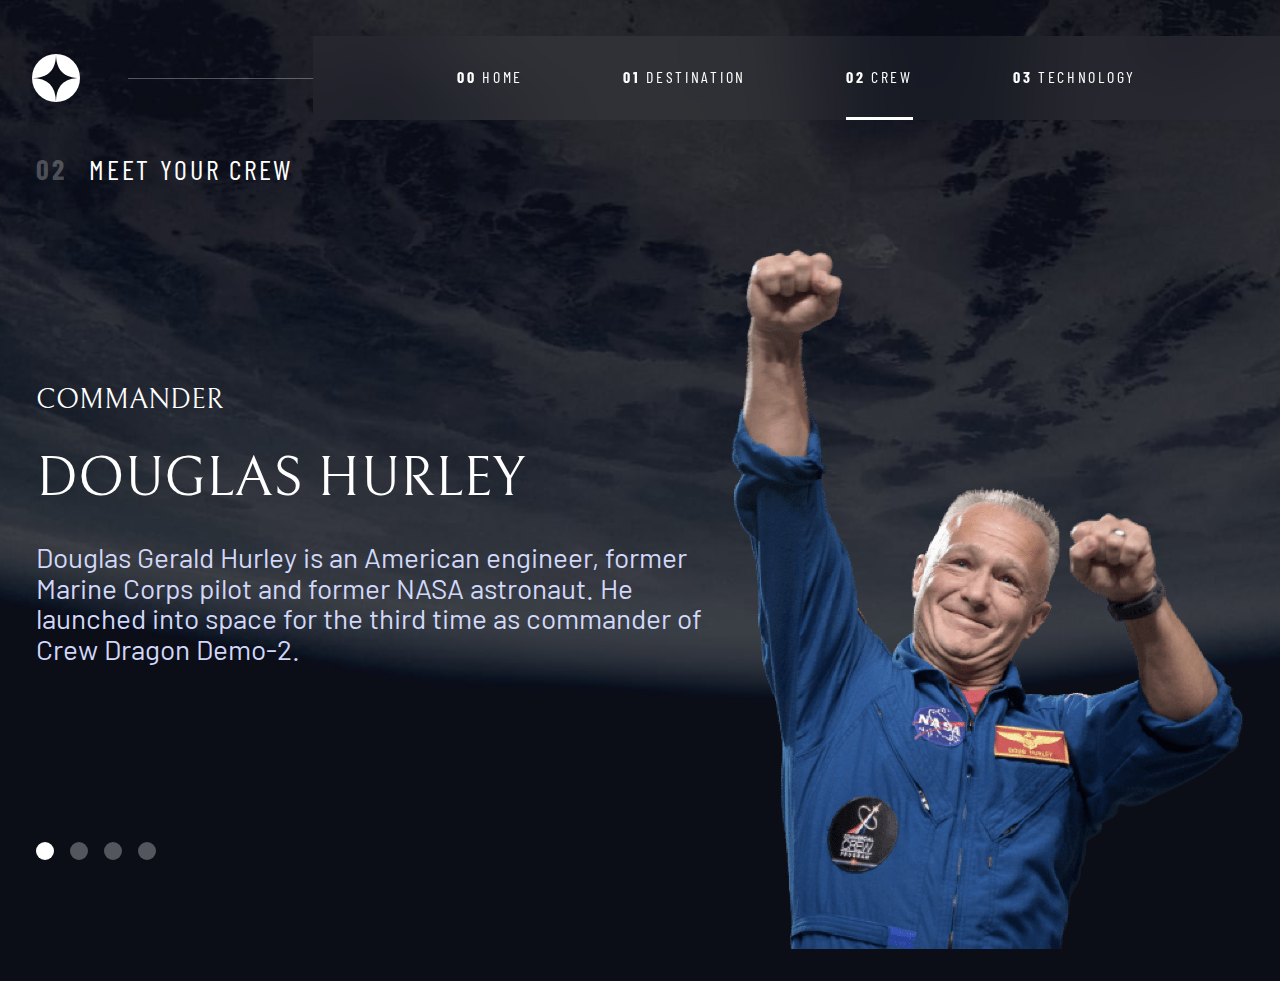
==== crew.html @ 95ba71a3 "Finshed Crew page and started the technology page" ====
<!DOCTYPE html>
<html lang="en">

<head>
  <meta charset="UTF-8">
  <meta name="viewport" content="width=device-width, initial-scale=1.0">

  <link rel="icon" type="image/png" sizes="32x32" href="./assets/favicon-32x32.png">

  <title>Frontend Mentor Challenge | Space tourism website</title>

  <link rel="shortcut icon" href="./assets/favicon-32x32.png" type="image/x-icon">

  <!--CSS-->
  <link rel="stylesheet" href="./index.css">

  <!--Google Fonts-->
  <link rel="preconnect" href="https://fonts.googleapis.com">
  <link rel="preconnect" href="https://fonts.gstatic.com" crossorigin>
  <link
    href="https://fonts.googleapis.com/css2?family=Barlow+Condensed&family=Barlow:ital,wght@0,400;0,700;1,400;1,700&family=Bellefair&display=swap"
    rel="stylesheet">
</head>

<body class="crew">
  <header>
    <div class="header flex">
      <div class="logo-wrapper"><a href="./index.html"><img src="./assets/shared/logo.svg"
            alt="Logo Space Travel Website"></a>
      </div>
      <div class="menu-wrapper">
        <button class="nav-toggle" aria-controls="primary-navigation" aria-expanded="false">
          <img src="./assets/shared/icon-close.svg" alt="" aria-hidden="true" class="icon-close hide">
          <img src="./assets/shared/icon-hamburger.svg" alt="" aria-hidden="true" class="icon-hamburguer">
          <span class="sr-only">Menu</span>
        </button>
        <ul role="list" class="menu flex" id="primary-navigation" aria-label="Primary">
          <li>
            <a href="./index.html" class="menu-link ff-subheader fs-300 letter-spacing-md uppercase text-light"
              style="--underline-gap:1.75rem"><span class="fw-700 hide-tablet" aria-hidden="true">00</span> Home
            </a>
          </li>
          <li>
            <a href="./destination.html" class="menu-link ff-subheader fs-300 letter-spacing-md uppercase text-light "
              style="--underline-gap:1.75rem"><span class="fw-700 hide-tablet" aria-hidden="true">01</span>
              Destination</a>
          </li>
          <li>
            <a href="./crew.html" class="menu-link ff-subheader fs-300 letter-spacing-md uppercase text-light active"
              style="--underline-gap:1.75rem"><span class="fw-700 hide-tablet" aria-hidden="true">02</span> Crew</a>
          </li>
          <li>
            <a href="./technology.html" class="menu-link ff-subheader fs-300 letter-spacing-md uppercase text-light"
              style="--underline-gap:1.75rem"><span class="fw-700 hide-tablet" aria-hidden="true">03</span>
              Technology</a>
          </li>
        </ul>
      </div>
      <!--div.menu-wrapper-->
    </div>
  </header>
  <main>
    <section class="hero crew-page container  flow">

      <h1 class="ff-subheader fs-500 letter-spacing-md uppercase text-white"><span class="numbered-title"
          aria-hidden="true">02</span> Meet your crew</h1>

      <div class="crew-content flex flow">
        <img src="./assets/crew/image-douglas-hurley.png" alt="Travel to Space: crew" class="hero-img" id="hero-img">

        <div class="crew-flex flow">
          <div class="dot-indicators flex">
            <button class="button-tabs" aria-selected="true"><span class="sr-only">Douglas-Hurley</span></button>
            <button class="button-tabs" aria-selected="false"><span class="sr-only">Anousheh-Ansari</span></button>
            <button class="button-tabs" aria-selected="false"><span class="sr-only">Victor-Glover</span></button>
            <button class="button-tabs" aria-selected="false"><span class="sr-only">Mark-Shuttleworth</span></button>
          </div>

          <article class="tab flow show" id="douglas-hurley-content" style="--flow-spacing:2rem">
            <h2 class="ff-header fs-500 uppercase text-white">Commander</h2>
            <p class="ff-header fs-700 uppercase text-white">Douglas Hurley</p>

            <p class="fs-500">Douglas Gerald Hurley is an American engineer, former Marine Corps pilot
              and former NASA astronaut. He launched into space for the third time as
              commander of Crew Dragon Demo-2.</p>
          </article>

          <article class="tab flow" id="anousheh-ansari-content" style="--flow-spacing:2rem">
            <h2 class="ff-header fs-500 uppercase text-white">Flight Engineer</h2>
            <p class="ff-header fs-700 uppercase text-white">Anousheh Ansari</p>

            <p class="fs-500">Anousheh Ansari is an Iranian American engineer and co-founder of Prodea Systems.
              Ansari was the fourth self-funded space tourist, the first self-funded woman to
              fly to the ISS, and the first Iranian in space.</p>
          </article>

          <article class="tab flow" id="victor-glover-content" style="--flow-spacing:2rem">
            <h2 class="ff-header fs-500 uppercase text-white">Pilot</h2>
            <p class="ff-header fs-600 uppercase text-white">Victor Glover</p>

            <p class="fs-500">Pilot on the first operational flight of the SpaceX Crew Dragon to the
              International Space Station. Glover is a commander in the U.S. Navy where
              he pilots an F/A-18.He was a crew member of Expedition 64, and served as a
              station systems flight engineer.</p>
          </article>

          <article class="tab flow" id="mark-shuttleworth-content" style="--flow-spacing:2rem">
            <h2 class="ff-header fs-500 uppercase text-white">Mission Specialist</h2>
            <p class="ff-header fs-600 uppercase text-white">Mark Shuttleworth</p>

            <p class="fs-500">Mark Richard Shuttleworth is the founder and CEO of Canonical, the company behind
              the Linux-based Ubuntu operating system. Shuttleworth became the first South
              African to travel to space as a space tourist.</p>
          </article>
        </div>
      </div>
    </section>


  </main>

  <script src="./index.js"></script>
</body>

</html>
---- index.css ----
/* ------------------- */
/* Custom properties   */
/* ------------------- */

:root {
  --clr-dark: 230, 35%, 7%;
  --clr-light: 231, 77%, 90%;
  --clr-white: 0, 0%, 100%;

  /*Font Size*/
  --fs-900: clamp(5rem, 10vw + 1rem, 9.375rem);
  --fs-800: 3.5rem;
  --fs-700: 1.75rem;
  --fs-600: 1.5rem;
  --fs-500: 1rem;
  --fs-400: 0.95rem;
  --fs-300: 0.9rem;
  --fs-200: 0.8rem;

  /*Font Family*/
  --ff-header: "Bellefair", serif;
  --ff-subheader: "Barlow Condensed", sans-serif;
  --ff-body: "Barlow", sans-serif;
}

@media (min-width: 768px) and (max-width: 1220px) {
  :root {
    /*Font Size*/
    --fs-800: 5rem;
    --fs-700: 2.5rem;
    --fs-600: 1.5rem;
    --fs-500: 1.25rem;
    --fs-400: 1rem;
  }
}

@media (min-width: 1220px) {
  :root {
    /*Font Size*/
    --fs-800: 6.25rem;
    --fs-700: 3.5rem;
    --fs-600: 2rem;
    --fs-500: 1.75rem;
    --fs-400: 1.125rem;
    --fs-300: 1rem;
    --fs-200: 0.875rem;
  }
}
/* ------------------- */
/* Reset               */
/* ------------------- */

/* Box sizing rules */
*,
*::before,
*::after {
  box-sizing: border-box;
}

/* Remove default margin */
body,
h1,
h2,
h3,
h4,
p,
figure,
blockquote,
dl,
dd {
  margin: 0;
  font-weight: 400;
}

/* Remove list styles on ul, ol elements with a list role, 
which suggests default styling will be removed */
ul[role="list"],
ol[role="list"] {
  list-style: none;
  padding-left: 0;
}

/* Set core root defaults */
html:focus-within {
  scroll-behavior: smooth;
}

/* Set core body defaults */
body {
  min-height: 100vh;
  text-rendering: optimizeSpeed;
  font-family: var(--ff-body);
  font-size: var(--fs-400);
  color: hsl(var(--clr-light));
  line-height: 1.5rem;

  display: grid;
  grid-template-rows: auto 1fr;

  background-color: hsl(var(--clr-dark));
}

/* A elements that don't have a class get default styles */
a:not([class]) {
  text-decoration-skip-ink: auto;
}

/* Make images easier to work with */
img,
picture {
  max-width: 100%;
  display: block;
}

/* Inherit fonts for inputs and buttons */
input,
button,
textarea,
select {
  font: inherit;
}

/* Remove all animations, transitions and smooth scroll 
for people that prefer not to see them */
@media (prefers-reduced-motion: reduce) {
  html:focus-within {
    scroll-behavior: auto;
  }

  *,
  *::before,
  *::after {
    animation-duration: 0.01ms !important;
    animation-iteration-count: 1 !important;
    transition-duration: 0.01ms !important;
    scroll-behavior: auto !important;
  }
}

/* ------------------- */
/* Utility Classes     */
/* ------------------- */

/* General */

.flex {
  display: flex;
  gap: var(--gap, 1rem);
}

.grid {
  display: grid;
  gap: var(--gap, 1rem);
}

.flow > * + * {
  margin-top: var(--flow-spacing, 1rem);
}

.container {
  max-width: 80rem;
  padding-inline: 2em;
  margin-inline: auto;
}

.sr-only {
  border: 0 !important;
  clip: rect(1px, 1px, 1px, 1px) !important; /* 1 */
  -webkit-clip-path: inset(50%) !important;
  clip-path: inset(50%) !important; /* 2 */
  height: 1px !important;
  margin: -1px !important;
  overflow: hidden !important;
  padding: 0 !important;
  position: absolute !important;
  width: 1px !important;
  white-space: nowrap !important; /* 3 */
}

.hide {
  display: none;
}

/* Colors */

.bg-dark {
  background-color: hsl(var(--clr-dark));
}
.bg-light {
  background-color: hsl(var(--clr-light));
}
.bg-white {
  background-color: hsl(var(--clr-white));
}

.text-dark {
  color: hsl(var(--clr-dark));
}
.text-light {
  color: hsl(var(--clr-light));
}
.text-white {
  color: hsl(var(--clr-white));
}

/* ------------------- */
/* Typography          */
/* ------------------- */

.ff-header {
  font-family: var(--ff-header);
}
.ff-subheader {
  font-family: var(--ff-subheader);
}
.ff-body {
  font-family: var(--ff-body);
}

.letter-spacing-lg {
  letter-spacing: 4.75px;
}
.letter-spacing-md {
  letter-spacing: 2.7px;
}
.letter-spacing-sm {
  letter-spacing: 2.25px;
}

.fs-900 {
  font-size: var(--fs-900);
}
.fs-800 {
  font-size: var(--fs-800);
}
.fs-700 {
  font-size: var(--fs-700);
}
.fs-600 {
  font-size: var(--fs-600);
}
.fs-500 {
  font-size: var(--fs-500);
}
.fs-400 {
  font-size: var(--fs-400);
}
.fs-300 {
  font-size: var(--fs-300);
}
.fs-200 {
  font-size: var(--fs-200);
}

.fs-900,
.fs-800,
.fs-700,
.fs-600,
.fs-500 {
  line-height: 1.1;
}

.uppercase {
  text-transform: uppercase;
}

.numbered-title {
  font-family: var(--ff-subheader);
  margin-right: 0.5em;
  font-weight: 700;
  color: hsl(var(--clr-white), 0.25);
}

.fw-700 {
  font-weight: 700;
}

/* ------------------- */
/* Layouts             */
/* ------------------- */

.header {
  align-items: center;
  position: relative;
  margin-top: var(--fs-400);
}

@media (min-width: 798px) and (max-width: 1220px) {
  .header {
    margin-top: 0;
  }
}

section {
  margin-top: var(--section-spacing, 1rem);
  text-align: center;
  padding-bottom: var(--fs-600);
}

.hero-left > p {
  padding-inline: var(--fs-900);
}

@media (min-width: 1220px) {
  .hero {
    grid-template-columns: repeat(2, 1fr);
    min-height: 70%;
  }

  .hero-left {
    text-align: left;
    justify-self: start;
    align-self: end;
  }

  .hero-left > p {
    padding-left: 0;
  }

  .hero-right {
    justify-self: end;
    align-self: end;
  }
}

.hero-img {
  width: 55%;
  margin: 0 auto;
}

.underline::after {
  content: "";
  display: block;
  width: 100%;
  margin-block: 2rem;
  border-top: 1px solid hsl(var(--clr-white), 0.2);
  flex-shrink: 0;
}

@media (min-width: 1220px) {
  .hero {
    text-align: left;
  }

  .hero > article {
    padding-inline: 0;
  }

  .hero > h1 {
    grid-column: 1/3;
    font-size: var(--fs-500) !important;
    margin-bottom: 4rem;
  }

  .hero-img {
    width: 70%;
    grid-row: 2 /4;
  }

  .tabs {
    justify-content: flex-start !important;
  }

  .destination-details {
    grid-template-columns: repeat(2, 1fr);
    --flow-spacing: 0;
  }

  .crew-content {
    flex-direction: row-reverse;
  }

  .crew-flex {
    display: flex;
    flex-direction: column-reverse;
    justify-content: space-around;
  }
}

@media (max-width: 1220px) {
  .crew-content {
    flex-direction: column;
  }
}
/* Tab Content Hide/Show */
.tab {
  display: none;
  opacity: 0;
}

.show {
  display: grid !important;
  opacity: 1 !important;
  transition: all 1000 ease-in;
}

/* ------------------- */
/* Nav Bar             */
/* ------------------- */
.logo-wrapper {
  padding-inline: var(--fs-600);
}

.menu-wrapper {
  margin-left: auto;
}

.menu {
  background-color: hsl(var(--clr-white), 0.04);
  backdrop-filter: blur(40px);
  --gap: var(--fs-800);
  padding-top: var(--fs-500);
  padding-inline: var(--fs-900) !important;
  position: relative;
}

.menu-link {
  display: inline-block;
  color: hsl(var(--clr-white));
  text-decoration: none;
  position: relative;
}

@media (min-width: 798px) and (max-width: 1220px) {
  .menu {
    margin-top: 0;
    padding-inline: var(--fs-700) !important;
    --gap: var(--fs-600);
  }

  .hide-tablet {
    display: none;
  }
}

@media (min-width: 1220px) {
  .logo-wrapper {
    flex-shrink: 0;
  }
  .header::after {
    content: "";
    display: block;
    position: relative;
    height: 1px;
    width: 100%;
    background: hsl(var(--clr-white), 0.3);
    order: 1;
    margin-right: -5rem;
  }
  .menu-wrapper {
    order: 2;
    flex-shrink: 0;
  }
}

@media (min-width: 798px) {
  .nav-toggle {
    display: none;
  }

  .menu-link {
    border-bottom: 0.2rem solid hsl(var(--clr-white), 0);
    padding-bottom: var(--underline-gap, 1.75rem);
  }

  .menu-link:hover,
  .menu-link:focus {
    border-color: hsl(var(--clr-white), 0.5);
  }

  .menu-link.active {
    border-color: hsl(var(--clr-white), 1);
  }
}
/* Responsive Mobile Nav */

@media (max-width: 798px) {
  .menu {
    text-align: right;
    padding: var(--fs-900) var(--fs-600) !important;
    position: fixed;
    margin: 0;
    inset: 0 0 0 20%;
    z-index: 2;
    flex-direction: column;
    align-items: flex-start;
    --gap: var(--fs-600);
    transform: translateX(100%);
    transition: transform 500ms ease-in-out;
  }

  .menu[data-visible] {
    transform: translateX(0);
  }

  .nav-toggle {
    background-color: transparent;
    border: none;
    padding-inline: var(--fs-600) !important;
    z-index: 999;
    position: relative;
  }
}

/* ------------------- */
/* Components          */
/* ------------------- */

.btn-main {
  position: relative;
  z-index: 1;
  display: inline-grid;
  place-items: center;
  padding: 0 2em;
  border-radius: 50%;
  aspect-ratio: 1;
  text-decoration: none;
  text-align: center;
}

@media (min-width: 798px) {
  .btn-main {
    width: 15rem;
    font-size: 2rem;
    padding: 0;
  }
}

.btn-main::after {
  content: "";
  position: absolute;
  top: 0;
  left: 0;
  z-index: -1;
  background: hsl(var(--clr-white), 0.25);
  width: 100%;
  height: 100%;
  border-radius: 50%;
  transition: all 700ms ease-in-out;
}

.btn-main:hover::after,
.btn-main:focus::after {
  transform: scale(1.3);
}

.tabs,
.dot-indicators,
.numbered-indicators {
  justify-content: center;
}

@media (min-width: 1220px) {
  .dot-indicators {
    justify-content: flex-start;
  }
}

.tabs > * {
  cursor: pointer;
  border: 0;
  background-color: transparent;
  color: var(--clr-light);
  border-bottom: 0.2rem solid hsl(var(--clr-white), 0);
  padding-bottom: var(--underline-gap, 1.75rem);
}

.tabs > *:hover,
.tabs > *:focus {
  border-color: hsl(var(--clr-white), 0.5);
}

.tabs > [aria-selected="true"] {
  border-color: hsl(var(--clr-white), 1);
  color: hsl(var(--clr-white));
}

.dot-indicators > * {
  padding: 0.5em;
  border: 0;
  background-color: hsl(var(--clr-white), 0.3);
  border-radius: 50%;
  aspect-ratio: 1;
}

.dot-indicators > *:hover,
.dot-indicators > *:focus {
  background-color: hsl(var(--clr-white), 0.5);
}

.dot-indicators > [aria-selected="true"] {
  background-color: hsl(var(--clr-white), 1);
}

.numbered-indicators > * {
  border: 1px solid hsl(var(--clr-white), 0.3);
  padding: 1rem 1.5rem;
  background-color: hsl(var(--clr-dark));
  color: hsl(var(--clr-white));
  border-radius: 50%;
  aspect-ratio: 1;
  line-height: 0 !important;
}

.numbered-indicators > [aria-selected="true"] {
  background-color: hsl(var(--clr-white));
  color: hsl(var(--clr-dark));
}

.numbered-indicators > *:hover,
.numbered-indicators > *:focus {
  border-color: hsl(var(--clr-white), 0.5);
}

/* ----------------------------- */
/* Page specific background      */
/* ----------------------------- */
body {
  background-repeat: no-repeat;
  background-size: cover;
  background-position: bottom center;
}

.home {
  background-image: url("./assets/home/background-home-mobile.jpg");
}
.destination {
  background-image: url("./assets/destination/background-destination-mobile.jpg");
}
.crew {
  background-image: url("./assets/crew/background-crew-mobile.jpg");
}

.technology {
  background-image: url(./assets/technology/background-technology-mobile.jpg);
}

@media (min-width: 768px) and (max-width: 1220px) {
  .home {
    background-position: center center;
    background-image: url("./assets/home/background-home-tablet.jpg");
  }
  .destination {
    background-image: url("./assets/destination/background-destination-tablet.jpg");
  }
  .crew {
    background-image: url("./assets/crew/background-crew-tablet.jpg");
  }
  .technology {
    background-image: url(./assets/technology/background-technology-tablet.jpg);
  }
}

@media (min-width: 1220px) {
  .home {
    background-image: url("./assets/home/background-home-desktop.jpg");
  }
  .destination {
    background-image: url("./assets/destination/background-destination-desktop.jpg");
  }
  .crew {
    background-image: url("./assets/crew/background-crew-desktop.jpg");
  }
  .technology {
    background-image: url(./assets/technology/background-technology-desktop.jpg);
  }
}
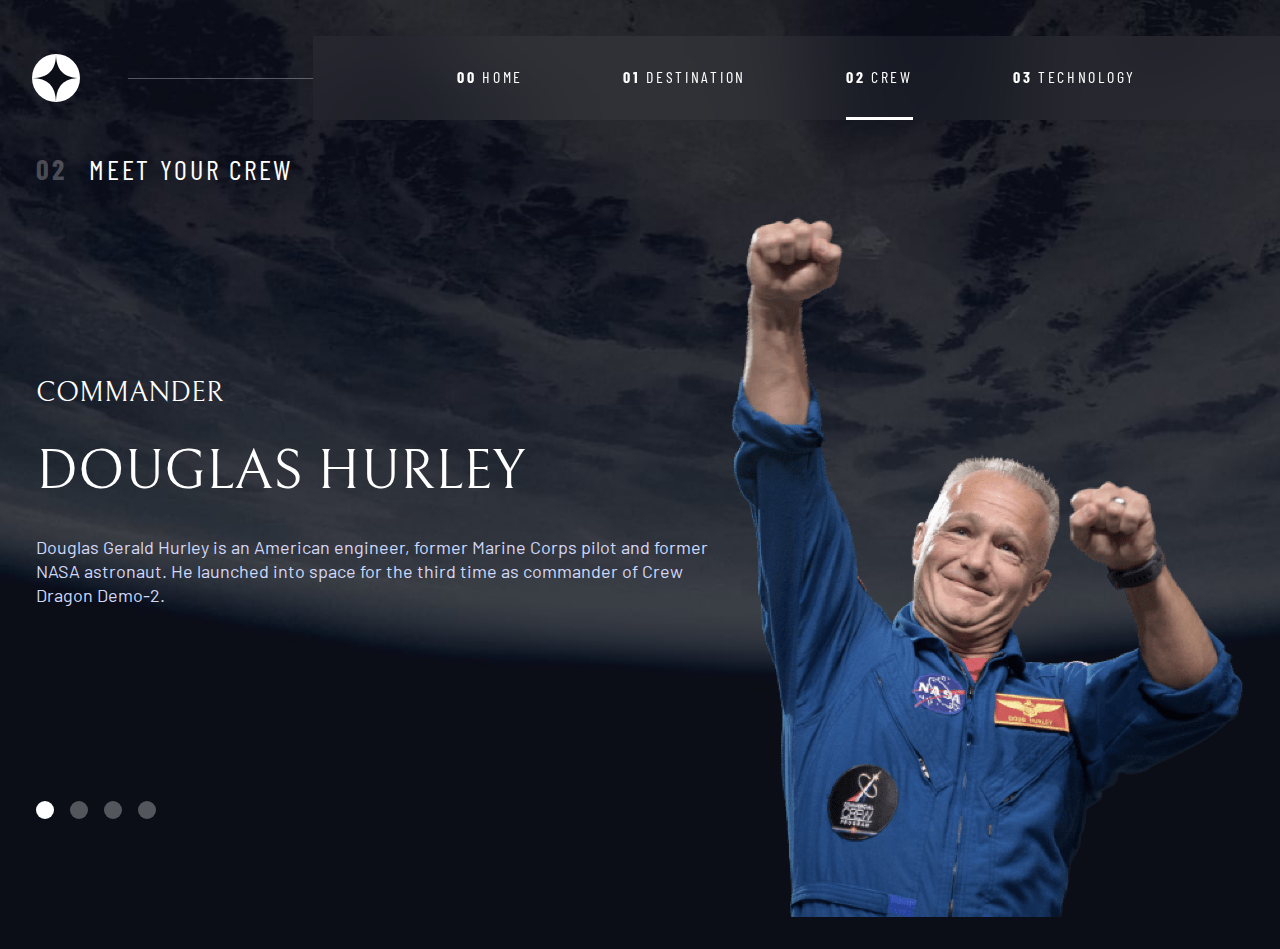
==== commit baad207d: "Deleted unnecessary docs" ====
--- a/crew.html
+++ b/crew.html
@@ -60,7 +60,7 @@
     </div>
   </header>
   <main>
-    <section class="hero crew-page container  flow">
+    <section class="hero crew-page container flow" style="--flow-spacing:2rem">
 
       <h1 class="ff-subheader fs-500 letter-spacing-md uppercase text-white"><span class="numbered-title"
           aria-hidden="true">02</span> Meet your crew</h1>
@@ -80,7 +80,7 @@
             <h2 class="ff-header fs-500 uppercase text-white">Commander</h2>
             <p class="ff-header fs-700 uppercase text-white">Douglas Hurley</p>
 
-            <p class="fs-500">Douglas Gerald Hurley is an American engineer, former Marine Corps pilot
+            <p class="fs-400">Douglas Gerald Hurley is an American engineer, former Marine Corps pilot
               and former NASA astronaut. He launched into space for the third time as
               commander of Crew Dragon Demo-2.</p>
           </article>
@@ -89,7 +89,7 @@
             <h2 class="ff-header fs-500 uppercase text-white">Flight Engineer</h2>
             <p class="ff-header fs-700 uppercase text-white">Anousheh Ansari</p>
 
-            <p class="fs-500">Anousheh Ansari is an Iranian American engineer and co-founder of Prodea Systems.
+            <p class="fs-400">Anousheh Ansari is an Iranian American engineer and co-founder of Prodea Systems.
               Ansari was the fourth self-funded space tourist, the first self-funded woman to
               fly to the ISS, and the first Iranian in space.</p>
           </article>
@@ -98,7 +98,7 @@
             <h2 class="ff-header fs-500 uppercase text-white">Pilot</h2>
             <p class="ff-header fs-600 uppercase text-white">Victor Glover</p>
 
-            <p class="fs-500">Pilot on the first operational flight of the SpaceX Crew Dragon to the
+            <p class="fs-400">Pilot on the first operational flight of the SpaceX Crew Dragon to the
               International Space Station. Glover is a commander in the U.S. Navy where
               he pilots an F/A-18.He was a crew member of Expedition 64, and served as a
               station systems flight engineer.</p>
@@ -108,7 +108,7 @@
             <h2 class="ff-header fs-500 uppercase text-white">Mission Specialist</h2>
             <p class="ff-header fs-600 uppercase text-white">Mark Shuttleworth</p>
 
-            <p class="fs-500">Mark Richard Shuttleworth is the founder and CEO of Canonical, the company behind
+            <p class="fs-400">Mark Richard Shuttleworth is the founder and CEO of Canonical, the company behind
               the Linux-based Ubuntu operating system. Shuttleworth became the first South
               African to travel to space as a space tourist.</p>
           </article>
--- a/index.css
+++ b/index.css
@@ -110,6 +110,7 @@
 picture {
   max-width: 100%;
   display: block;
+  margin: 0 auto;
 }
 
 /* Inherit fonts for inputs and buttons */
@@ -349,6 +350,9 @@
   .hero > h1 {
     grid-column: 1/3;
     font-size: var(--fs-500) !important;
+  }
+
+  .main-title {
     margin-bottom: 4rem;
   }
 
@@ -374,6 +378,22 @@
     display: flex;
     flex-direction: column-reverse;
     justify-content: space-around;
+  }
+
+  .tech-content {
+    grid-template-columns: repeat(auto-fit, minmax(300px, 1fr));
+  }
+
+  .tech-content > #hero-img {
+    order: 1;
+  }
+
+  .tech-grid {
+    grid-template-columns: 1fr 4fr;
+  }
+
+  .numbered-indicators {
+    flex-direction: column;
   }
 }
 
@@ -594,7 +614,7 @@
 
 .numbered-indicators > * {
   border: 1px solid hsl(var(--clr-white), 0.3);
-  padding: 1rem 1.5rem;
+  padding: 0.8rem 1.5rem;
   background-color: hsl(var(--clr-dark));
   color: hsl(var(--clr-white));
   border-radius: 50%;
